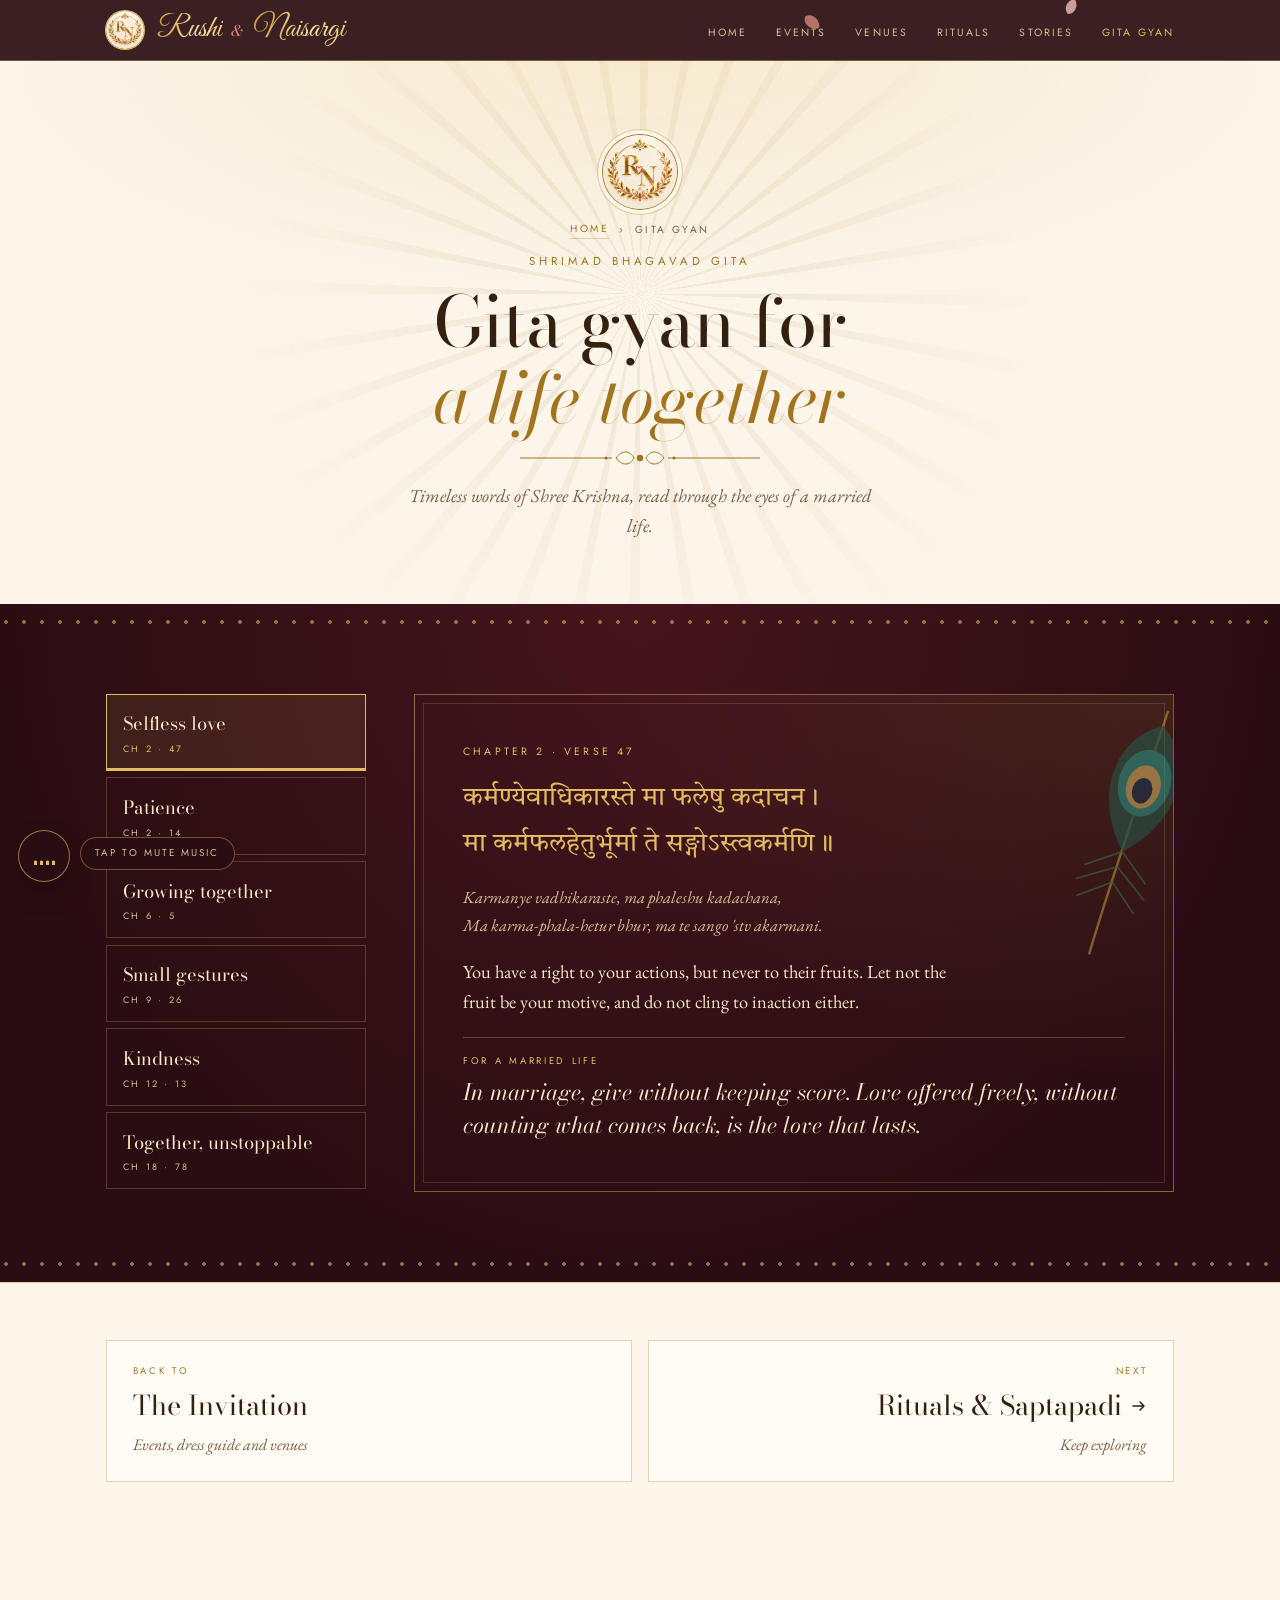
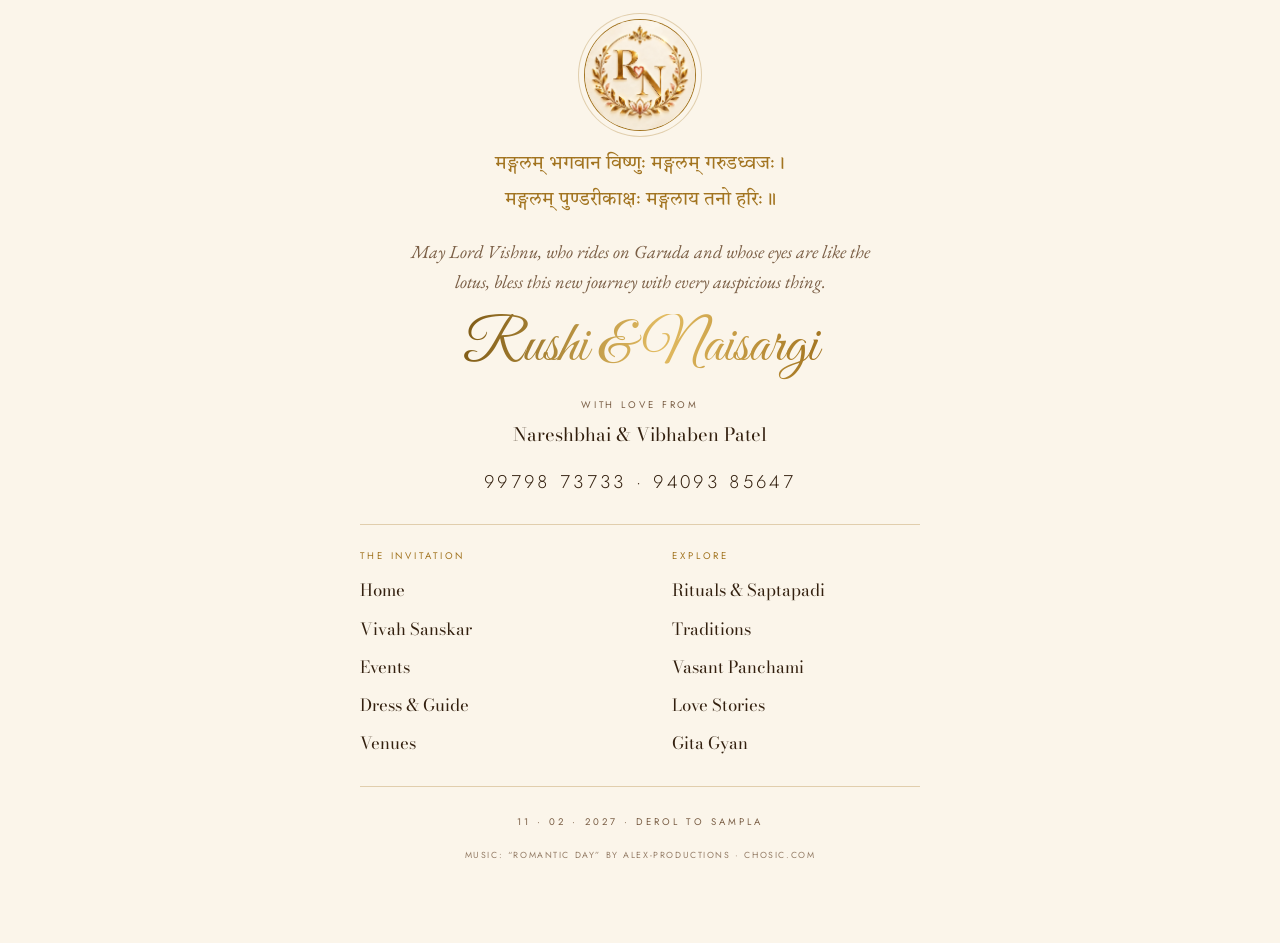
==== gita.html @ e026616d "Add files via upload" ====
<!doctype html>
<html lang="en">
<head>
<meta charset="utf-8">
<meta name="viewport" content="width=device-width,initial-scale=1,viewport-fit=cover">
<meta name="claude:viewport-fit-sides" content="cover">
<meta name="theme-color" content="#2A0D12">
<title>Gita Gyan · Rushi &amp; Naisargi</title>
<meta name="description" content="Bhagavad Gita wisdom for married life">
<link rel="icon" href="logo.webp">
<link rel="preconnect" href="https://fonts.googleapis.com">
<link rel="preconnect" href="https://fonts.gstatic.com" crossorigin>
<link rel="stylesheet" href="https://fonts.googleapis.com/css2?family=Great+Vibes&family=Bodoni+Moda:ital,opsz,wght@0,6..96,400;0,6..96,500;0,6..96,600;1,6..96,400;1,6..96,500&family=EB+Garamond:ital,wght@0,400;0,500;1,400&family=Jost:wght@300;400;500&family=Tiro+Devanagari+Sanskrit&display=swap">
<link rel="stylesheet" href="style.css">
</head>
<body>
<svg width="0" height="0" style="position:absolute" aria-hidden="true">
  <defs>
    <symbol id="flourish" viewBox="0 0 240 18"><g fill="none" stroke="currentColor" stroke-width="1"><path d="M0 9h92M148 9h92"/><path d="M96 9c6-8 14-8 18 0-4 8-12 8-18 0zM144 9c-6-8-14-8-18 0 4 8 12 8 18 0z"/></g><circle cx="120" cy="9" r="3.2" fill="currentColor"/><circle cx="86" cy="9" r="1.6" fill="currentColor"/><circle cx="154" cy="9" r="1.6" fill="currentColor"/></symbol>
    <symbol id="corner" viewBox="0 0 56 56"><g fill="none" stroke="currentColor" stroke-width="1.1"><path d="M4 52V14C4 8 8 4 14 4h38"/><path d="M10 52V20c0-6 4-10 10-10h32"/><path d="M18 18c6 0 10 4 10 10-6 0-10-4-10-10z"/></g><circle cx="16" cy="16" r="2" fill="currentColor"/></symbol>
    <symbol id="arrow" viewBox="0 0 16 16"><path d="M3 13 13 3M6 3h7v7" fill="none" stroke="currentColor" stroke-width="1.5"/></symbol>
    <symbol id="chev" viewBox="0 0 16 16"><path d="M6 3l5 5-5 5" fill="none" stroke="currentColor" stroke-width="1.6"/></symbol>
    <linearGradient id="gg" x1="0" y1="0" x2="0" y2="1"><stop offset="0" stop-color="#FFE7A6"/><stop offset=".5" stop-color="#E3BC62"/><stop offset="1" stop-color="#B8862B"/></linearGradient>
  </defs>
</svg>

<!-- ═════════════════ NAV ═════════════════ -->
<nav class="nav" aria-label="Main">
  <div class="wrap">
    <a class="brand" href="index.html#home" aria-label="Rushi and Naisargi, home"><img src="logo.webp" alt=""><span class="bt" aria-hidden="true"><span class="bn"><b style="padding: 1px 1px;">Rushi</b><i>&amp;</i><b style="padding: 3px 2px;">Naisargi</b></span>
      <!-- <span class="bd">Shubh Vivah · 11.02.2027</span> -->
    </span></a>
    <ul>
      <li><a class="lk" href="index.html#home">Home</a></li>
      <li><a class="lk" href="index.html#celebrations">Events</a></li>
      <li><a class="lk" href="index.html#venues">Venues</a></li>
      <li><a class="lk" href="rituals.html">Rituals</a></li>
      <li><a class="lk" href="stories.html">Stories</a></li>
      <li><a class="lk on" href="gita.html" aria-current="page">Gita Gyan</a></li>
    </ul>
    <button class="menu-btn" id="menuBtn" type="button" aria-expanded="false" aria-controls="mnav" aria-label="Open menu"><span></span><span></span></button>
  </div>
</nav>
<div class="mnav" id="mnav" hidden>
  <div class="mnav-in">
    <p class="label">॥ Shubh Vivah ॥</p>
    <div class="grp">
      <p class="gl">The Invitation</p>
      <ul>
        <li style="--d:1"><a href="index.html#home">Home</a></li>
        <li style="--d:2"><a href="index.html#invitation">Invitation</a></li>
        <li style="--d:3"><a href="index.html#vivah">Vivah Sanskar</a></li>
        <li style="--d:4"><a href="index.html#celebrations">Events</a></li>
        <li style="--d:5"><a href="index.html#guide">Dress &amp; Guide</a></li>
        <li style="--d:6"><a href="index.html#venues">Venues</a></li>
      </ul>
    </div>
    <div class="grp">
      <p class="gl">Explore</p>
      <ul>
        <li style="--d:7"><a href="rituals.html">Rituals &amp; Saptapadi</a></li>
        <li style="--d:8"><a href="stories.html">Love Stories</a></li>
        <li style="--d:9"><a class="on" aria-current="page" href="gita.html">Gita Gyan</a></li>
      </ul>
    </div>
    <p class="mnav-date">Thursday · 11 February 2027</p>
  </div>
</div>

<main data-page="gita.html">
<!-- ═════════ PAGE HERO ═════════ -->
<header class="page-hero" id="home">
  <div class="wrap narrow">
    <img class="ph-logo" src="logo.webp" alt="">
    <p class="crumb"><a href="index.html">Home</a><span aria-hidden="true">›</span><span>Gita Gyan</span></p>
    <p class="label">Shrimad Bhagavad Gita</p>
    <h1>Gita gyan for <em>a life together</em></h1>
    <svg class="flourish" aria-hidden="true"><use href="#flourish"/></svg>
    <p class="sub">Timeless words of Shree Krishna, read through the eyes of a married life.</p>
  </div>
</header>
<!-- ═════════ GITA GYAN ═════════ -->
<section class="velvet" id="gita">
  <div class="wrap">
    
    <div class="gita rv">
      <div class="gita-tabs" role="tablist" aria-label="Verses" id="gitaTabs"></div>
      <div class="gita-panel" role="tabpanel" id="gitaPanel" aria-live="polite">
        <svg class="feather" viewBox="0 0 60 140" aria-hidden="true"><path d="M30 138C29 90 30 50 30 10" stroke="#C99A3E" stroke-width="1.2" fill="none"/><path d="M30 18C10 30 6 60 30 84 54 60 50 30 30 18z" fill="#1E6F5C" opacity=".75"/><ellipse cx="30" cy="48" rx="13" ry="17" fill="#2A9D8F"/><ellipse cx="30" cy="50" rx="8.5" ry="11" fill="#E3BC62"/><ellipse cx="30" cy="52" rx="5" ry="6.5" fill="#1D3557"/><g stroke="#3E8E5E" stroke-width=".8" opacity=".8"><path d="M30 84 14 96M30 92 12 104M30 100 15 112M30 84 46 96M30 92 48 104M30 100 45 112"/></g></svg>
        <div class="anim" id="gitaBody"></div>
      </div>
    </div>
  </div>
</section>

<!-- ═════════ CONTINUE ═════════ -->
<section class="section page-next-wrap" aria-label="Continue">
  <div class="wrap page-next">
    <a class="pn" href="index.html"><span>Back to</span><b>The Invitation</b><small>Events, dress guide and venues</small></a>
    <a class="pn next" href="rituals.html"><span>Next</span><b>Rituals &amp; Saptapadi <svg class="ar" viewBox="0 0 16 16" aria-hidden="true"><path d="M2 8h11M9 4l4 4-4 4" fill="none" stroke="currentColor" stroke-width="1.5" stroke-linecap="round" stroke-linejoin="round"/></svg></b><small>Keep exploring</small></a>
  </div>
</section>
<!-- ═════════ FOOTER ═════════ -->
<footer class="foot">
  <div class="wrap inner">
    <img src="logo.webp" alt="R and N monogram">
    <p class="deva">मङ्गलम् भगवान विष्णुः मङ्गलम् गरुडध्वजः ।<br>मङ्गलम् पुण्डरीकाक्षः मङ्गलाय तनो हरिः ॥</p>
    <p class="roman">May Lord Vishnu, who rides on Garuda and whose eyes are like the lotus, bless this new journey with every auspicious thing.</p>
    <p class="sig gold-text">Rushi &amp; Naisargi</p>
    <p class="hosts"><span>With love from</span>Nareshbhai &amp; Vibhaben Patel</p>
    <p class="tel">99798 73733 · 94093 85647</p>
    <nav class="quick" aria-label="Quick links">
      <div><p class="qh">The Invitation</p><a href="index.html#home">Home</a><a href="index.html#vivah">Vivah Sanskar</a><a href="index.html#celebrations">Events</a><a href="index.html#guide">Dress &amp; Guide</a><a href="index.html#venues">Venues</a></div>
      <div><p class="qh">Explore</p><a href="rituals.html">Rituals &amp; Saptapadi</a><a href="rituals.html#traditions">Traditions</a><a href="rituals.html#vasant">Vasant Panchami</a><a href="stories.html">Love Stories</a><a href="gita.html">Gita Gyan</a></div>
    </nav>
    <small>11 · 02 · 2027 · Derol to Sampla</small>
    <small class="credit">Music: “Romantic Day” by Alex-Productions · chosic.com</small>
  </div>
</footer>
</main>

<button class="fab fab-music playing" id="musicFab" type="button" aria-pressed="true" aria-label="Mute music" title="Music on / off" hidden>
  <span class="eq" aria-hidden="true"><i></i><i></i><i></i><i></i></span>
  <svg class="off" viewBox="0 0 20 20" aria-hidden="true"><path d="M3 7.5h3.5L11 4v12l-4.5-3.5H3z" fill="currentColor"/><path d="M14 7.5l4 5M18 7.5l-4 5" stroke="currentColor" stroke-width="1.4" stroke-linecap="round"/></svg>
</button>
<span class="fab-tip" id="fabTip" aria-hidden="true">Tap to mute music</span>
<button class="fab fab-top" id="topFab" type="button" aria-label="Back to top">
  <svg class="prog" viewBox="0 0 60 60" aria-hidden="true"><circle id="topProg" cx="30" cy="30" r="26"/></svg>
  <svg class="arr" viewBox="0 0 18 18" aria-hidden="true"><path d="M9 15V3M3.5 8.5 9 3l5.5 5.5" fill="none" stroke="currentColor" stroke-width="1.6" stroke-linecap="round" stroke-linejoin="round"/></svg>
</button>
<canvas id="petals" aria-hidden="true"></canvas>
<script src="app.js"></script>
</body>
</html>
---- style.css ----
/* base rules the publishing skeleton gives the home page; repeated so every page matches */
html{-webkit-text-size-adjust:100%}
body{margin:0}
img{max-width:100%}
[hidden]{display:none!important}
:root{padding-top:env(safe-area-inset-top,0px);padding-bottom:env(safe-area-inset-bottom,0px)}
html.opened .intro{display:none}

/* Layout: an unfolding wedding scroll. Ivory paper for reading, maroon velvet for the sacred moments, gold leaf on every edge. */
:root{
  --paper:#FBF5EA; --paper-2:#F3E6CE; --card:#FFFCF5;
  --ink:#33200F; --muted:#7A5E45;
  --gold:#A27420; --gold-hi:#E3BC62; --gold-lo:#7A5612;
  --blush:#D9877A; --rose:#9C2F3F;
  --spring:#B98A0E; --spring-bg:#FAEFC9;
  --velvet:#2A0D12; --velvet-2:#45151D; --on-velvet:#F6E7C8; --on-velvet-muted:#D7BE93;
  --line:rgba(162,116,32,.30);
  --shadow:rgba(80,45,10,.16);
  --f-display:"Bodoni Moda","Didot","Bodoni 72",Georgia,serif;
  --f-body:"EB Garamond",Garamond,"Times New Roman",serif;
  --f-label:"Jost","Futura","Century Gothic",system-ui,sans-serif;
  --f-script:"Great Vibes","Snell Roundhand","Apple Chancery",cursive;
  --f-deva:"Tiro Devanagari Sanskrit","Noto Serif Devanagari","Mangal",serif;
}
@media (prefers-color-scheme: dark){
  :root:not([data-theme="light"]){
    --paper:#150A08; --paper-2:#1F100D; --card:#23130F;
    --ink:#F2E3C8; --muted:#C2A47E;
    --gold:#D8AA4C; --gold-hi:#F2CD7B; --gold-lo:#A57D2E;
    --blush:#E59C8D; --rose:#E07A8A;
    --spring:#EBC14A; --spring-bg:#241A07;
    --line:rgba(216,170,76,.26); --shadow:rgba(0,0,0,.5);
    color-scheme:dark;
  }
}
:root[data-theme="dark"]{
  --paper:#150A08; --paper-2:#1F100D; --card:#23130F;
  --ink:#F2E3C8; --muted:#C2A47E;
  --gold:#D8AA4C; --gold-hi:#F2CD7B; --gold-lo:#A57D2E;
  --blush:#E59C8D; --rose:#E07A8A;
  --spring:#EBC14A; --spring-bg:#241A07;
  --line:rgba(216,170,76,.26); --shadow:rgba(0,0,0,.5);
  color-scheme:dark;
}

*,*::before,*::after{box-sizing:border-box}
html{scroll-behavior:smooth;scroll-padding-top:72px}
body{background:var(--paper);color:var(--ink);font-family:var(--f-body);font-size:1.15rem;line-height:1.65;overflow-x:hidden}
body.locked{overflow:hidden}
body::before{content:"";position:fixed;inset:0 0 auto;height:env(safe-area-inset-top,0px);z-index:60;background:var(--velvet)}
h1,h2,h3{font-weight:400;margin:0;text-wrap:balance}
p{margin:0}
a{color:inherit}
button{font:inherit;color:inherit}
:focus-visible{outline:2px solid var(--gold-hi);outline-offset:3px;border-radius:4px}

.wrap{width:100%;max-width:1100px;margin-inline:auto;padding-left:max(16px,env(safe-area-inset-left,0px));padding-right:max(16px,env(safe-area-inset-right,0px))}
.narrow{max-width:780px}
.label{font-family:var(--f-label);font-weight:400;font-size:.72rem;letter-spacing:.34em;text-transform:uppercase;color:var(--gold)}
.sec-title{font-family:var(--f-display);font-size:clamp(2rem,5vw,3.2rem);line-height:1.12;letter-spacing:-.01em;color:var(--ink)}
.sec-title em{font-style:italic;color:var(--gold)}
.sec-head{display:grid;justify-items:center;gap:.7rem;text-align:center;margin-bottom:clamp(2.2rem,5vw,3.4rem)}
.sec-head .sub{max-width:56ch;color:var(--muted);font-style:italic}
.flourish{width:min(240px,60%);height:18px;color:var(--gold)}
.gold-text{
  background:linear-gradient(100deg,var(--gold-lo) 0%,var(--gold-hi) 28%,var(--gold) 50%,var(--gold-hi) 72%,var(--gold-lo) 100%);
  background-size:200% 100%;-webkit-background-clip:text;background-clip:text;color:transparent;
  animation:goldflow 8s linear infinite;padding:0 .12em}
@keyframes goldflow{to{background-position:-200% 0}}
.section{padding-block:clamp(4rem,9vw,6.5rem)}

/* ═════════ INTRO: shared ═════════ */
.intro{position:fixed;inset:0;z-index:100;overflow:hidden;color:var(--on-velvet);
  background:radial-gradient(ellipse 80% 60% at 50% 45%,var(--velvet-2),var(--velvet) 72%);transition:opacity 1.2s ease}
.intro.done{opacity:0;pointer-events:none}
.mandala{position:absolute;left:50%;top:50%;width:max(140vmax,900px);aspect-ratio:1;transform:translate(-50%,-50%);color:var(--gold-hi);opacity:.07;pointer-events:none;animation:rot 160s linear infinite}
@keyframes rot{to{transform:translate(-50%,-50%) rotate(360deg)}}
#dust{position:absolute;inset:0;width:100%;height:100%;pointer-events:none}
.stage{position:absolute;inset:0;display:grid;place-items:center;align-content:center;justify-items:center;text-align:center;
  padding:calc(24px + env(safe-area-inset-top,0px)) max(16px,env(safe-area-inset-right,0px)) calc(24px + env(safe-area-inset-bottom,0px)) max(16px,env(safe-area-inset-left,0px))}
.flash{position:absolute;inset:0;background:radial-gradient(circle at 50% 45%,#FFF6DD,rgba(255,226,150,.6) 40%,transparent 75%);opacity:0;pointer-events:none}
.flash.go{animation:flash 1.4s ease forwards}
@keyframes flash{30%{opacity:1}100%{opacity:0}}
.ctrl{position:absolute;z-index:5;font-family:var(--f-label);font-size:.66rem;letter-spacing:.24em;text-transform:uppercase;background:rgba(42,13,18,.5);color:var(--on-velvet-muted);border:1px solid rgba(227,188,98,.4);border-radius:999px;padding:.55rem 1rem;cursor:pointer;transition:color .3s,border-color .3s}
.ctrl:hover{color:var(--gold-hi);border-color:var(--gold-hi)}
.skip{top:calc(58px + env(safe-area-inset-top,0px));right:calc(16px + env(safe-area-inset-right,0px))}
.sound{bottom:calc(16px + env(safe-area-inset-bottom,0px));left:calc(16px + env(safe-area-inset-left,0px));display:inline-flex;align-items:center;gap:.5rem}
.sound svg{width:14px;height:14px}

/* ═════════ INTRO: stage 1, the envelope ═════════ */
.st-env{gap:clamp(1rem,3vh,1.8rem);transition:opacity 1s ease,transform 1.4s cubic-bezier(.6,0,.2,1),filter 1s}
.st-env.away{opacity:0;transform:scale(1.25);filter:blur(8px);pointer-events:none}
.kicker{font-family:var(--f-label);font-weight:300;font-size:.72rem;letter-spacing:.42em;text-transform:uppercase;color:var(--on-velvet-muted);opacity:0;animation:fadeup 1s .3s forwards}
.env{position:relative;width:min(86vw,460px,calc(52vh * 1.45));aspect-ratio:1.45;perspective:1400px;opacity:0;animation:envIn 1.4s .1s cubic-bezier(.2,.7,.2,1) forwards}
@keyframes envIn{from{opacity:0;transform:translateY(40px) rotateX(18deg)}to{opacity:1;transform:none}}
.env-back{position:absolute;inset:0;border-radius:6px;background:linear-gradient(160deg,#4A1620,#2E0E14);box-shadow:0 50px 90px -30px rgba(0,0,0,.8),0 0 0 1px rgba(227,188,98,.45)}
.env-card{position:absolute;left:6%;right:6%;top:7%;bottom:7%;z-index:1;background:#FFF9EC;color:#33200F;border-radius:3px;display:grid;place-items:center;align-content:center;gap:.2rem;text-align:center;
  box-shadow:inset 0 0 0 6px #FFF9EC,inset 0 0 0 7px #C9A04A;transition:transform 1.3s cubic-bezier(.3,.7,.2,1) .35s}
.env-card .a{font-family:var(--f-label);font-size:clamp(.5rem,1.6vw,.62rem);letter-spacing:.3em;text-transform:uppercase;color:#9C7A3C}
.env-card .b{font-family:var(--f-script);font-size:clamp(1.7rem,6vw,2.5rem);line-height:1.15;color:#8A6216}
.env-card .c{font-family:var(--f-display);font-size:clamp(.7rem,2vw,.85rem);letter-spacing:.2em;color:#5A4026}
.env-front{position:absolute;inset:0;z-index:2;border-radius:6px;overflow:hidden;
  clip-path:polygon(0 0,50% 56%,100% 0,100% 100%,0 100%);
  background:radial-gradient(ellipse at 50% 120%,#5C1D28,#3A1118 70%)}
.env-front svg,.env-flap svg{position:absolute;inset:0;width:100%;height:100%}
.env-flap{position:absolute;left:0;right:0;top:0;height:60%;z-index:3;transform-origin:50% 0;transition:transform 1.1s cubic-bezier(.5,0,.2,1),z-index 0s .45s;
  clip-path:polygon(0 0,100% 0,50% 100%);background:linear-gradient(180deg,#5E1C27,#40121A)}
.env.open .env-flap{transform:rotateX(180deg);z-index:0}
.env.open .env-card{transform:translateY(-46%)}
.seal{position:absolute;left:50%;top:60%;width:30%;aspect-ratio:1;z-index:4;transform:translate(-50%,-50%);border:0;padding:0;border-radius:50%;background:transparent;cursor:pointer;transition:transform .6s cubic-bezier(.5,0,.2,1),opacity .6s}
.seal:hover{transform:translate(-50%,-50%) scale(1.05)}
.env.open .seal{transform:translate(-50%,-50%) scale(1.5);opacity:0;pointer-events:none}
.seal .ring{position:absolute;inset:-9%;width:118%;height:118%;transform:rotate(-90deg);overflow:visible;pointer-events:none}
.seal .ring circle{fill:none;stroke:var(--gold-hi);stroke-width:1.6;stroke-dasharray:604;stroke-dashoffset:604;animation:draw 1.8s .9s cubic-bezier(.6,0,.3,1) forwards}
.seal-img{position:absolute;inset:0;border-radius:50%;overflow:hidden;clip-path:circle(0% at 50% 50%);filter:blur(10px) brightness(1.8);transform:scale(1.2) rotate(-12deg);
  animation:reveal 1.7s 1.5s cubic-bezier(.2,.7,.2,1) forwards;box-shadow:0 0 0 3px #C9A04A,0 10px 30px rgba(0,0,0,.6)}
.seal-img img{width:100%;height:100%;display:block;object-fit:cover}
.seal .sheen{position:absolute;inset:0;border-radius:50%;overflow:hidden;pointer-events:none}
.seal .sheen::after{content:"";position:absolute;inset:-20%;background:linear-gradient(115deg,transparent 35%,rgba(255,246,220,.8) 48%,#fff 50%,rgba(255,246,220,.8) 52%,transparent 65%);transform:translateX(-120%);animation:sheen 1.5s 3.1s ease-in-out forwards,sheen2 4s 6s ease-in-out infinite;mix-blend-mode:overlay}
@keyframes sheen2{0%{transform:translateX(-120%)}40%,100%{transform:translateX(120%)}}
.seal .pulse{position:absolute;inset:-6%;border-radius:50%;border:1px solid rgba(227,188,98,.7);opacity:0;animation:ripple 2.4s 4s ease-out infinite;pointer-events:none}
@keyframes ripple{from{transform:scale(1);opacity:.9}to{transform:scale(1.7);opacity:0}}
.env-names{font-family:var(--f-display);font-weight:400;font-size:clamp(1.1rem,3.6vw,1.6rem);letter-spacing:.24em;text-transform:uppercase;color:var(--on-velvet);opacity:0;animation:fadeup 1s 3.4s forwards}
.env-names i{font-style:italic;text-transform:none;letter-spacing:0;color:var(--gold-hi);padding:0 .4em 0 .15em}
.env-sub{font-style:italic;color:var(--on-velvet-muted);margin-top:-.6rem;opacity:0;animation:fadeup 1s 3.7s forwards}
.open-btn{font-family:var(--f-label);font-size:.74rem;letter-spacing:.3em;text-transform:uppercase;color:var(--velvet);border:0;padding:1rem 1.9rem;border-radius:999px;cursor:pointer;
  background:linear-gradient(100deg,#C99A3E,#F2D27E 25%,#C99A3E 50%,#F2D27E 75%,#C99A3E);background-size:200% 100%;box-shadow:0 10px 30px -8px rgba(227,188,98,.55);
  opacity:0;animation:fadeup 1s 4.1s forwards,goldflow 5s linear infinite;transition:transform .25s}
.open-btn:hover{transform:translateY(-2px)}

/* ═════════ INTRO: stage 2, darshan ═════════ */
.st-dar{gap:clamp(.6rem,2vh,1.2rem);opacity:0;pointer-events:none;transition:opacity .9s ease}
.st-dar.on{opacity:1;pointer-events:auto}
.toran{position:absolute;top:env(safe-area-inset-top,0px);left:0;right:0;height:46px;pointer-events:none;
  background:
    radial-gradient(circle at 16px 12px,#FFC24A 0 6px,#E9861B 7px 9px,transparent 9.5px) 0 0/32px 26px repeat-x,
    radial-gradient(ellipse 7px 13px at 16px 34px,#3E7A2E 0 99%,transparent) 16px 0/32px 46px repeat-x;
  filter:drop-shadow(0 4px 6px rgba(0,0,0,.4))}
.toran::after{content:"";position:absolute;left:0;right:0;top:0;height:3px;background:linear-gradient(90deg,var(--gold-lo),var(--gold-hi),var(--gold-lo))}
.arch-wrap{position:relative;width:min(66vw,300px,calc((100vh - 330px) * .76));aspect-ratio:3/4;margin-top:24px}
.rays{position:absolute;inset:-34%;border-radius:50%;background:repeating-conic-gradient(from 0deg,rgba(255,214,120,.22) 0 3deg,transparent 3deg 12deg);
  -webkit-mask:radial-gradient(circle,#000 30%,transparent 68%);mask:radial-gradient(circle,#000 30%,transparent 68%);animation:spin3 40s linear infinite}
@keyframes spin3{to{transform:rotate(360deg)}}
.arch-glow{position:absolute;inset:-14%;border-radius:50%;background:radial-gradient(circle,rgba(255,196,90,.35),transparent 65%);animation:breathe 4s ease-in-out infinite}
.arch{position:absolute;inset:0;border-radius:50% 50% 10px 10px / 38% 38% 10px 10px;overflow:hidden;
  background:radial-gradient(ellipse at 50% 40%,#FFE4A8,#E8A04A 45%,#7A2A1A 90%);
  box-shadow:0 0 0 2px var(--gold-hi),0 0 0 7px rgba(42,13,18,.9),0 0 0 8px rgba(227,188,98,.6),0 30px 70px -20px rgba(0,0,0,.8),0 0 70px rgba(255,190,90,.25)}
.god{position:absolute;inset:0;opacity:0;transform:scale(1.12);filter:blur(10px) brightness(1.5);transition:opacity 1s ease,transform 3.6s cubic-bezier(.2,.7,.2,1),filter 1.2s ease}
.god.on{opacity:1;transform:scale(1);filter:none}
.god img{width:100%;height:100%;display:block;object-fit:cover;object-position:50% 20%}
.god.contain img{object-fit:contain;object-position:50% 70%;padding:6% 4% 0}
.god.ganesh{background:radial-gradient(ellipse at 50% 40%,#4A1620,#22090E 80%);display:grid;place-items:center}
.god.ganesh svg{width:88%;height:auto}
.god.ganesh g path,.god.ganesh g circle{stroke-dasharray:420;stroke-dashoffset:420}
.god.ganesh.on g path,.god.ganesh.on g circle{animation:draw 2.6s .2s ease forwards}
.arch-wrap .diya{position:absolute;bottom:-6px;width:34px;height:40px}
.arch-wrap .diya.l{left:-48px}.arch-wrap .diya.r{right:-48px}
.diya .bowl{position:absolute;bottom:0;left:0;right:0;height:14px;background:linear-gradient(#F2CD7B,#A57D2E);border-radius:0 0 50% 50% / 0 0 100% 100%}
.diya .fl{position:absolute;bottom:12px;left:50%;width:12px;height:24px;transform:translateX(-50%);border-radius:50% 50% 20% 20% / 60% 60% 40% 40%;background:radial-gradient(ellipse at 50% 80%,#FFF8E0,#FFC75A 45%,#E2572B 75%,transparent 80%);animation:flick 1.1s ease-in-out infinite alternate;transform-origin:50% 100%}
.diya .fl::after{content:"";position:absolute;inset:-120%;border-radius:50%;background:radial-gradient(circle,rgba(255,180,80,.35),transparent 60%)}
.dar-text{display:grid;gap:.35rem;justify-items:center;min-height:9.5rem;align-content:start}
.dar-text > *{transition:opacity .6s ease,transform .8s cubic-bezier(.2,.7,.2,1)}
.dar-text.out > *:not(.dar-dots){opacity:0;transform:translateY(10px)}
.dar-deva{font-family:var(--f-deva);font-size:clamp(1rem,2.6vw,1.2rem);color:var(--on-velvet-muted)}
.dar-name{font-family:var(--f-display);font-style:italic;font-weight:500;font-size:clamp(2.1rem,7vw,3.4rem);line-height:1.1;
  background:linear-gradient(100deg,#C99A3E,#FFE7A6 40%,#E3BC62 60%,#FFE7A6);background-size:200% 100%;-webkit-background-clip:text;background-clip:text;color:transparent;animation:goldflow 4s linear infinite;padding:0 .1em}
.dar-line{font-style:italic;font-size:clamp(1rem,2.6vw,1.15rem);color:var(--on-velvet);max-width:34ch}
.dar-dots{display:flex;gap:.5rem;margin-top:.4rem}
.dar-dots i{width:26px;height:2px;background:rgba(227,188,98,.25);overflow:hidden;position:relative}
.dar-dots i.done{background:var(--gold-hi)}
.dar-dots i.now::after{content:"";position:absolute;inset:0;background:var(--gold-hi);transform-origin:left;animation:fill var(--dur,3.6s) linear forwards}
@keyframes fill{from{transform:scaleX(0)}to{transform:scaleX(1)}}
@media (max-width:440px){.arch-wrap .diya{display:none}}

@keyframes draw{to{stroke-dashoffset:0}}
@keyframes reveal{to{clip-path:circle(50% at 50% 50%);filter:none;transform:none}}
@keyframes sheen{to{transform:translateX(120%)}}
@keyframes fadeup{from{opacity:0;transform:translateY(12px)}to{opacity:1;transform:none}}
@keyframes breathe{50%{transform:scale(1.08);opacity:.7}}
@keyframes flick{0%{transform:translateX(-50%) scale(1,1) skewX(0)}50%{transform:translateX(-52%) scale(.95,1.06) skewX(3deg)}100%{transform:translateX(-48%) scale(1.04,.96) skewX(-3deg)}}

/* ═════════ NAV ═════════ */
.nav{position:sticky;top:env(safe-area-inset-top,0px);z-index:50;background:color-mix(in srgb,var(--velvet) 92%,transparent);backdrop-filter:blur(8px);-webkit-backdrop-filter:blur(8px);color:var(--on-velvet);border-bottom:1px solid rgba(227,188,98,.35)}
.nav .wrap{display:flex;align-items:center;justify-content:space-between;gap:1rem;min-height:60px}
.brand{display:flex;align-items:center;gap:.75rem;text-decoration:none;flex-shrink:0}
.brand img{width:38px;height:38px;border-radius:50%;box-shadow:0 0 0 1px var(--gold-hi)}
.brand .bt{display:grid;justify-items:start;gap:.1rem;white-space:nowrap}
.brand .bn{display:flex;align-items:baseline;gap:.28em;font-family:var(--f-script);font-size:1.85rem;line-height:1.05}
.brand .bn b{font-weight:400;background:linear-gradient(100deg,#C99A3E,#FFE7A6 35%,#E3BC62 55%,#FFE7A6 80%,#C99A3E);background-size:200% 100%;-webkit-background-clip:text;background-clip:text;color:transparent;animation:goldflow 7s linear infinite;padding:0 .12em .08em 0}
.brand .bn i{font-family:var(--f-display);font-style:italic;font-size:.5em;color:var(--blush)}
.brand .bd{font-family:var(--f-label);font-weight:300;font-size:.5rem;letter-spacing:.42em;text-transform:uppercase;color:var(--on-velvet-muted);padding-left:.15rem}
.nav ul{list-style:none;display:flex;gap:clamp(.8rem,2.4vw,1.8rem);margin:0;padding:0;overflow-x:auto;scrollbar-width:none}
.nav a.lk{font-family:var(--f-label);font-size:.66rem;letter-spacing:.2em;text-transform:uppercase;text-decoration:none;color:var(--on-velvet-muted);white-space:nowrap;padding:.4rem 0;border-bottom:1px solid transparent;transition:color .3s,border-color .3s}
.nav a.lk:hover{color:var(--gold-hi);border-color:var(--gold-hi)}
@media (max-width:900px){.brand .bt{display:none}}

/* ═════════ HERO ═════════ */
.hero{position:relative;padding-block:clamp(2.6rem,7vw,4.4rem) clamp(3.4rem,7vw,5rem);text-align:center;overflow:hidden;
  background:radial-gradient(ellipse 70% 50% at 50% 30%,color-mix(in srgb,var(--gold-hi) 16%,transparent),transparent 70%),var(--paper)}
.hero-kicker{font-family:var(--f-label);font-size:.72rem;letter-spacing:.42em;text-transform:uppercase;color:var(--muted)}
.hero-medal{position:relative;width:min(66vw,310px);aspect-ratio:1;margin:2.2rem auto 1.8rem;max-width:100%}
.hero-medal img{width:100%;height:100%;border-radius:50%;display:block;box-shadow:0 0 0 2px var(--gold),0 0 0 9px var(--paper),0 0 0 10px var(--line),0 30px 60px -20px var(--shadow)}
.hero-medal svg{position:absolute;inset:-9%;width:118%;height:118%;color:var(--gold);animation:spin2 90s linear infinite}
@keyframes spin2{to{transform:rotate(360deg)}}
.lead{font-style:italic;color:var(--muted);font-size:1.2rem}
.couple-names{font-family:var(--f-script);font-size:clamp(3.8rem,13vw,7.6rem);line-height:1.15;margin:.3rem 0 0;display:flex;flex-wrap:wrap;justify-content:center;align-items:baseline;column-gap:.18em}
.couple-names .amp{font-family:var(--f-display);font-style:italic;font-size:.4em;color:var(--blush)}
.parents{display:grid;grid-template-columns:1fr auto 1fr;gap:1rem 2rem;align-items:center;max-width:760px;margin:1.2rem auto 0}
.parents .p{display:grid;gap:.2rem}
.parents .p:first-child{text-align:right}.parents .p:last-child{text-align:left}
.parents .k{font-family:var(--f-label);font-size:.62rem;letter-spacing:.3em;text-transform:uppercase;color:var(--muted)}
.parents .v{font-family:var(--f-display);font-size:clamp(1.05rem,2.4vw,1.3rem);line-height:1.35}
.parents .v i{color:var(--gold)}
.parents .bar{width:1px;height:64px;background:linear-gradient(transparent,var(--gold),transparent)}
@media (max-width:620px){.parents{grid-template-columns:1fr}.parents .p:first-child,.parents .p:last-child{text-align:center}.parents .bar{width:64px;height:1px;justify-self:center;background:linear-gradient(90deg,transparent,var(--gold),transparent)}}
.date-line{display:flex;align-items:center;justify-content:center;gap:1rem;font-family:var(--f-label);letter-spacing:.3em;text-transform:uppercase;font-size:.8rem;margin-top:2rem;flex-wrap:wrap}
.date-line i{width:46px;height:1px;background:var(--gold);display:block}
.hero-sub{margin-top:.4rem;color:var(--muted);font-style:italic}
.countdown{display:flex;justify-content:center;gap:clamp(.5rem,2.5vw,1.2rem);margin-top:2.2rem}
.cd{min-width:clamp(64px,18vw,84px);padding:.8rem .5rem .7rem;border:1px solid var(--line);border-radius:999px 999px 14px 14px;background:var(--card);display:grid;gap:.15rem}
.cd b{font-family:var(--f-display);font-weight:400;font-size:clamp(1.6rem,5vw,2.3rem);font-variant-numeric:lining-nums tabular-nums;color:var(--gold);line-height:1.1}
.cd span{font-family:var(--f-label);font-size:.56rem;letter-spacing:.24em;text-transform:uppercase;color:var(--muted)}
.cd-label{margin-top:.9rem;font-style:italic;color:var(--muted)}

/* ═════════ VELVET BANDS ═════════ */
.velvet{background:radial-gradient(ellipse at 50% 0%,var(--velvet-2),var(--velvet) 70%);color:var(--on-velvet);padding-block:clamp(3.6rem,8vw,5.6rem);position:relative;overflow:hidden}
.velvet::before,.velvet::after{content:"";position:absolute;left:0;right:0;height:12px;background:radial-gradient(circle at 6px 6px,var(--gold-hi) 1.6px,transparent 2.2px) 0 0/18px 12px;opacity:.55}
.velvet::before{top:12px}.velvet::after{bottom:12px}
.velvet .label{color:var(--gold-hi)}
.velvet .sec-title{color:var(--on-velvet)}
.velvet .sec-title em{color:var(--gold-hi)}
.shloka{text-align:center;display:grid;gap:1.2rem;justify-items:center}
.deva{font-family:var(--f-deva);font-size:clamp(1.25rem,3.4vw,1.8rem);line-height:1.85;color:var(--gold-hi)}
.roman{font-style:italic;color:var(--on-velvet-muted)}
.meaning{max-width:58ch;font-size:1.18rem}

/* ═════════ VIVAH ═════════ */
.union{display:grid;grid-template-columns:1fr 1fr;gap:clamp(2rem,6vw,5rem);align-items:center}
.union .txt{display:grid;gap:1.1rem;min-width:0}
.union .txt p:first-of-type::first-letter{font-family:var(--f-display);float:left;font-size:4.2rem;line-height:.85;padding:.3rem .6rem 0 0;color:var(--gold)}
.vow{position:relative;padding:clamp(2rem,5vw,3rem) clamp(1.4rem,4vw,2.6rem);text-align:center;background:var(--card);border:1px solid var(--gold);outline:1px solid var(--line);outline-offset:-10px;display:grid;gap:1rem;min-width:0;margin:0}
.vow .deva{color:var(--rose);font-size:clamp(1.15rem,2.6vw,1.45rem)}
.vow .roman{color:var(--muted)}
.vow .q{font-family:var(--f-display);font-style:italic;font-size:clamp(1.25rem,2.8vw,1.6rem);line-height:1.4}
.corner{position:absolute;width:48px;height:48px;color:var(--gold)}
.c1{top:5px;left:5px}.c2{top:5px;right:5px;transform:scaleX(-1)}.c3{bottom:5px;left:5px;transform:scaleY(-1)}.c4{bottom:5px;right:5px;transform:scale(-1)}
.pillars{display:grid;grid-template-columns:repeat(4,1fr);gap:1px;margin-top:clamp(2.6rem,6vw,4rem);background:var(--line);border:1px solid var(--line)}
.pillar{background:var(--paper);padding:1.6rem 1.2rem;display:grid;gap:.4rem;text-align:center}
.pillar .n{font-family:var(--f-display);font-style:italic;font-size:1.7rem;color:var(--gold)}
.pillar .k{font-family:var(--f-label);font-size:.62rem;letter-spacing:.28em;text-transform:uppercase;color:var(--muted)}
.pillar p:last-child{font-size:1.02rem}
@media (max-width:820px){.union{grid-template-columns:1fr}.pillars{grid-template-columns:1fr 1fr}}

/* ═════════ SAPTAPADI ═════════ */
.sapta{display:grid;grid-template-columns:minmax(0,1fr) minmax(0,1fr);gap:clamp(2rem,6vw,4.5rem);align-items:center}
.wheel{position:relative;width:min(100%,420px);aspect-ratio:1;justify-self:center}
.wheel .orbit{position:absolute;inset:11%;border-radius:50%;border:1px dashed rgba(227,188,98,.45)}
.wheel .orbit.o2{inset:24%;border-style:solid;border-color:rgba(227,188,98,.18)}
.agni{position:absolute;left:50%;top:50%;width:26%;aspect-ratio:1;transform:translate(-50%,-50%);display:grid;place-items:center}
.agni .glow{position:absolute;inset:-40%;border-radius:50%;background:radial-gradient(circle,rgba(255,170,60,.45),rgba(255,120,40,.12) 45%,transparent 70%);animation:breathe 3s ease-in-out infinite}
.flame{position:absolute;bottom:38%;left:50%;width:46%;height:80%;transform:translateX(-50%)}
.flame span{position:absolute;left:50%;bottom:0;border-radius:50% 50% 20% 20% / 60% 60% 40% 40%;transform:translateX(-50%);transform-origin:50% 100%;animation:flick 1.4s ease-in-out infinite alternate}
.flame .f1{width:100%;height:100%;background:radial-gradient(ellipse at 50% 85%,#FFB347,#E2572B 60%,transparent 72%);filter:blur(1px)}
.flame .f2{width:62%;height:70%;background:radial-gradient(ellipse at 50% 85%,#FFF1B8,#FFC75A 55%,transparent 72%);animation-duration:1.1s}
.flame .f3{width:30%;height:40%;background:#FFF8E0;filter:blur(1.5px);animation-duration:.9s}
.kund{position:absolute;bottom:14%;left:50%;width:92%;height:26%;transform:translateX(-50%);background:linear-gradient(var(--gold-hi),var(--gold-lo));clip-path:polygon(0 0,100% 0,82% 100%,18% 100%)}
.step{position:absolute;width:15%;aspect-ratio:1;transform:translate(-50%,-50%);border-radius:50%;border:1px solid rgba(227,188,98,.6);background:var(--velvet);color:var(--gold-hi);font-family:var(--f-display);font-size:clamp(1rem,2.6vw,1.35rem);cursor:pointer;display:grid;place-items:center;transition:background .4s,color .4s,box-shadow .4s,transform .4s}
.step:hover{box-shadow:0 0 0 4px rgba(227,188,98,.15)}
.step.on{background:var(--gold-hi);color:var(--velvet);box-shadow:0 0 0 6px rgba(227,188,98,.18),0 0 30px rgba(227,188,98,.5);transform:translate(-50%,-50%) scale(1.12)}
.step-detail{display:grid;gap:1rem;min-width:0}
.step-detail .num{font-family:var(--f-label);font-size:.7rem;letter-spacing:.34em;text-transform:uppercase;color:var(--gold-hi)}
.step-detail h3{font-family:var(--f-display);font-size:clamp(2rem,4.6vw,3rem);line-height:1.1}
.step-detail h3 em{color:var(--gold-hi)}
.step-detail .deva{font-size:clamp(1.3rem,3vw,1.7rem);line-height:1.4}
.step-detail p.m{font-size:1.2rem;max-width:44ch}
.step-detail .anim{animation:fadeup .7s ease both}
.dots{display:flex;gap:.45rem}
.dots i{width:22px;height:2px;background:rgba(227,188,98,.25);transition:background .4s}
.dots i.on{background:var(--gold-hi)}
@media (max-width:820px){.sapta{grid-template-columns:1fr;text-align:center}.step-detail{justify-items:center}.step-detail p.m{margin-inline:auto}}

/* ═════════ RITUAL JOURNEY ═════════ */
.rail-head{display:flex;justify-content:space-between;align-items:end;gap:1rem;margin-bottom:1.4rem;flex-wrap:wrap}
.rail-btns{display:flex;gap:.5rem}
.rail-btns button{width:44px;height:44px;border-radius:50%;border:1px solid var(--gold);background:var(--card);color:var(--gold);cursor:pointer;display:grid;place-items:center;transition:background .3s,color .3s}
.rail-btns button:hover{background:var(--gold);color:var(--card)}
.rail-btns svg{width:16px;height:16px}
.rail{display:grid;grid-auto-flow:column;grid-auto-columns:minmax(250px,290px);gap:1.1rem;overflow-x:auto;padding:4px 0 1.2rem;scrollbar-width:thin;scrollbar-color:var(--gold) transparent}
.rit{scroll-snap-align:start;position:relative;background:var(--card);border:1px solid var(--line);padding:1.5rem 1.4rem 1.6rem;display:grid;gap:.5rem;align-content:start;transition:border-color .3s}
.rit:hover{border-color:var(--gold)}
.rit::before{content:"";position:absolute;top:2.4rem;left:4.6rem;right:1.4rem;border-top:1px dashed var(--gold);opacity:.6}
.rit .no{font-family:var(--f-display);font-style:italic;font-size:2.4rem;line-height:1;color:var(--gold);font-variant-numeric:lining-nums}
.rit .when{font-family:var(--f-label);font-size:.58rem;letter-spacing:.24em;text-transform:uppercase;color:var(--rose)}
.rit h3{font-family:var(--f-display);font-size:1.4rem;line-height:1.2}
.rit p{color:var(--muted);font-size:1.05rem}

/* ═════════ EVENTS ═════════ */
.days{display:grid;gap:clamp(2.4rem,5vw,3.6rem)}
.day{display:grid;grid-template-columns:160px 1fr;gap:clamp(1rem,4vw,2.8rem);align-items:start}
.day-date{position:sticky;top:84px;display:grid;justify-items:start;gap:.1rem;border-top:2px solid var(--gold);padding-top:.9rem}
.day-date .dn{font-family:var(--f-display);font-size:4rem;line-height:.95;color:var(--gold);font-variant-numeric:lining-nums}
.day-date .mo{font-family:var(--f-label);letter-spacing:.28em;font-size:.7rem;text-transform:uppercase}
.day-date .wd{font-style:italic;color:var(--muted)}
.day-date .tag{margin-top:.6rem;font-family:var(--f-label);font-size:.58rem;letter-spacing:.22em;text-transform:uppercase;color:var(--rose);border:1px solid currentColor;border-radius:999px;padding:.28rem .7rem}
.evs{display:grid;gap:1rem;min-width:0}
.ev{display:grid;grid-template-columns:56px 1fr auto;gap:1.2rem;align-items:start;padding:1.4rem;background:var(--card);border:1px solid var(--line);border-radius:3px;transition:transform .35s ease,box-shadow .35s ease,border-color .35s}
.ev:hover{transform:translateY(-3px);box-shadow:0 18px 40px -24px var(--shadow);border-color:var(--gold)}
.ev .ic{width:56px;height:56px;border-radius:50%;display:grid;place-items:center;background:color-mix(in srgb,var(--gold-hi) 16%,transparent);color:var(--gold)}
.ev .ic svg{width:30px;height:30px}
.ev h3{font-family:var(--f-display);font-size:1.4rem;line-height:1.25}
.ev p{color:var(--muted);margin-top:.3rem}
.ev .where{display:inline-block;margin-top:.6rem;font-family:var(--f-label);font-size:.6rem;letter-spacing:.22em;text-transform:uppercase;color:var(--gold)}
.ev .time{font-family:var(--f-display);font-size:1.15rem;text-align:right;white-space:nowrap;font-variant-numeric:lining-nums}
.ev .time small{display:block;font-family:var(--f-label);font-size:.56rem;letter-spacing:.24em;text-transform:uppercase;color:var(--muted)}
.ev.feature{background:linear-gradient(135deg,var(--velvet-2),var(--velvet));color:var(--on-velvet);border-color:var(--gold-hi)}
.ev.feature p,.ev.feature .time small{color:var(--on-velvet-muted)}
.ev.feature .time,.ev.feature .where{color:var(--gold-hi)}
.ev.feature .ic{background:rgba(227,188,98,.16);color:var(--gold-hi)}
@media (max-width:760px){
  .day{grid-template-columns:1fr}
  .day-date{position:static;grid-template-columns:auto auto 1fr;align-items:baseline;column-gap:.7rem}
  .day-date .dn{font-size:2.8rem}.day-date .tag{grid-column:1/-1;justify-self:start}
  .ev{grid-template-columns:46px 1fr;padding:1.15rem}
  .ev .ic{width:46px;height:46px}.ev .ic svg{width:24px;height:24px}
  .ev .time{grid-column:2;grid-row:1;text-align:left}
  .ev .body{grid-column:2}
}

/* ═════════ VASANT PANCHAMI ═════════ */
.spring{background:radial-gradient(ellipse at 85% 10%,color-mix(in srgb,var(--spring) 22%,transparent),transparent 55%),var(--spring-bg);position:relative;overflow:hidden}
.spring::before{content:"";position:absolute;inset:0;pointer-events:none;opacity:.45;
  background:radial-gradient(circle,var(--spring) 0 2.2px,transparent 2.8px) 0 0/34px 34px,radial-gradient(circle,var(--spring) 0 1.4px,transparent 2px) 17px 17px/34px 34px;
  -webkit-mask:linear-gradient(90deg,transparent 45%,#000);mask:linear-gradient(90deg,transparent 45%,#000)}
.spring .grid{position:relative;display:grid;grid-template-columns:1.05fr 1fr;gap:clamp(2rem,6vw,5rem);align-items:center}
.spring .label{color:var(--spring)}
.spring .sec-title em{color:var(--spring)}
.spring .left{display:grid;gap:1.2rem;min-width:0}
.spring .left .deva{color:var(--rose);font-size:clamp(1.15rem,2.8vw,1.45rem)}
.spring .left .roman{color:var(--muted)}
.spring ul{list-style:none;margin:0;padding:0;display:grid;gap:1px;background:color-mix(in srgb,var(--spring) 35%,transparent);border:1px solid color-mix(in srgb,var(--spring) 35%,transparent);min-width:0}
.spring li{background:var(--spring-bg);padding:1.3rem 1.4rem;display:grid;grid-template-columns:42px 1fr;gap:1rem;align-items:start}
.spring li svg{width:42px;height:42px;color:var(--spring)}
.spring li h3{font-family:var(--f-display);font-size:1.3rem}
.spring li p{color:var(--muted);font-size:1.05rem}
@media (max-width:820px){.spring .grid{grid-template-columns:1fr}}

/* ═════════ VENUES ═════════ */
.route{position:relative;max-width:900px;margin:0 auto clamp(2.4rem,5vw,3.4rem);border:1px solid var(--line);background:var(--card);overflow:hidden}
.route svg{display:block;width:100%;height:auto}
.route .path{fill:none;stroke:var(--gold);stroke-width:2;stroke-dasharray:6 7;stroke-linecap:round;animation:march 1.4s linear infinite}
@keyframes march{to{stroke-dashoffset:-26}}
.route .contour{fill:none;stroke:var(--line);stroke-width:1}
.route .t-big{font-family:var(--f-display);font-size:26px;fill:var(--ink)}
.route .t-sm{font-family:var(--f-label);font-size:10px;letter-spacing:3px;fill:var(--muted);text-transform:uppercase}
.route .pin{fill:var(--rose)}
.route .pin-ring{fill:none;stroke:var(--rose);stroke-width:1.5;transform-box:fill-box;transform-origin:center;animation:ping 2.4s ease-out infinite}
@keyframes ping{from{transform:scale(.6);opacity:1}to{transform:scale(2.4);opacity:0}}
.route .traveller{fill:var(--gold-hi);stroke:var(--gold-lo);stroke-width:1.5}
.venues{display:grid;grid-template-columns:1fr 1fr;gap:clamp(1.2rem,4vw,2.4rem)}
.venue{display:grid;grid-template-columns:1fr auto;gap:1.4rem;align-items:center;padding:clamp(1.4rem,4vw,2.2rem);background:var(--card);border:1px solid var(--line);position:relative;min-width:0}
.venue::before{content:"";position:absolute;inset:8px;border:1px solid var(--line);pointer-events:none}
.venue .info{display:grid;gap:.5rem;min-width:0}
.venue h3{font-family:var(--f-display);font-size:clamp(2rem,4.4vw,2.6rem);line-height:1}
.venue .role{font-family:var(--f-label);font-size:.62rem;letter-spacing:.28em;text-transform:uppercase;color:var(--gold)}
.venue .what{color:var(--muted);font-style:italic}
.venue .go{justify-self:start;margin-top:.5rem;display:inline-flex;align-items:center;gap:.5rem;font-family:var(--f-label);font-size:.66rem;letter-spacing:.22em;text-transform:uppercase;text-decoration:none;background:var(--velvet);color:var(--gold-hi);padding:.8rem 1.2rem;border-radius:999px;transition:transform .25s,box-shadow .25s;position:relative}
.venue .go:hover{transform:translateY(-2px);box-shadow:0 10px 24px -10px var(--shadow)}
.venue .go svg{width:14px;height:14px}
.venue .map{grid-column:1/-1;position:relative}
.venue .map iframe{display:block;width:100%;height:260px;border:0}
.qr{display:grid;gap:.4rem;justify-items:center;position:relative}
.qr .box{width:132px;padding:8px;background:#FFFFFF;border:1px solid var(--gold);border-radius:6px}
.qr .box svg{display:block;width:100%;height:auto}
.qr small{font-family:var(--f-label);font-size:.56rem;letter-spacing:.2em;text-transform:uppercase;color:var(--muted)}
@media (max-width:860px){.venues{grid-template-columns:1fr}}
@media (max-width:440px){.venue{grid-template-columns:1fr;text-align:center}.venue .info{justify-items:center}.venue .go{justify-self:center}}

/* ═════════ BLESSING + FOOTER ═════════ */
.blessing .q{font-family:var(--f-display);font-style:italic;font-size:clamp(1.4rem,3.4vw,2rem);line-height:1.45;max-width:36ch}
.foot{text-align:center;padding-block:clamp(3.4rem,7vw,5rem)}
.foot .inner{display:grid;gap:1.1rem;justify-items:center}
.foot img{width:110px;height:110px;border-radius:50%;box-shadow:0 0 0 1px var(--gold),0 0 0 6px var(--paper),0 0 0 7px var(--line)}
.foot .deva{color:var(--gold);font-size:1.2rem}
.foot .roman{color:var(--muted);max-width:52ch}
.foot .sig{font-family:var(--f-script);font-size:clamp(2.8rem,7vw,3.6rem);line-height:1.15}
.foot .hosts{font-family:var(--f-display);font-size:1.15rem}
.foot .hosts span{display:block;font-family:var(--f-label);font-size:.6rem;letter-spacing:.3em;text-transform:uppercase;color:var(--muted);margin-bottom:.3rem}
.foot .tel{font-family:var(--f-label);font-weight:300;letter-spacing:.18em;font-variant-numeric:tabular-nums;user-select:all}
.foot small{font-family:var(--f-label);font-size:.6rem;letter-spacing:.32em;text-transform:uppercase;color:var(--muted)}


/* ═════════ NOTE FROM THE COUPLE ═════════ */
.note{max-width:740px;margin-inline:auto;text-align:center;display:grid;gap:1.3rem;justify-items:center}
.note .qm{font-family:var(--f-display);font-size:5.5rem;line-height:1;height:2.6rem;color:var(--gold);opacity:.8}
.note .body{font-family:var(--f-display);font-style:italic;font-size:clamp(1.3rem,3vw,1.75rem);line-height:1.55}
.note .body2{color:var(--muted);max-width:56ch}
.note .sig{font-family:var(--f-script);font-size:clamp(2.6rem,6vw,3.2rem);line-height:1.1;color:var(--gold)}

/* ═════════ NUMBERS ═════════ */
.numbers{padding-block:clamp(3rem,6vw,4.2rem)}
.nums{display:grid;grid-template-columns:repeat(6,1fr);gap:1px;background:rgba(227,188,98,.28);border:1px solid rgba(227,188,98,.28);margin-top:1.8rem}
.num{background:var(--velvet);padding:1.7rem .8rem 1.5rem;text-align:center;display:grid;gap:.5rem;align-content:start}
.num b{font-family:var(--f-display);font-weight:400;font-size:clamp(2.6rem,6vw,3.8rem);line-height:1;color:var(--gold-hi);font-variant-numeric:lining-nums tabular-nums}
.num span{font-family:var(--f-label);font-size:.6rem;letter-spacing:.22em;text-transform:uppercase;color:var(--on-velvet-muted)}
@media (max-width:900px){.nums{grid-template-columns:repeat(3,1fr)}}
@media (max-width:480px){.nums{grid-template-columns:repeat(2,1fr)}}

/* ═════════ TRADITIONS ═════════ */
.trad{display:grid;grid-template-columns:repeat(3,1fr);gap:1.1rem}
.tr{border:1px solid rgba(227,188,98,.35);padding:1.7rem 1.5rem;display:grid;gap:.55rem;align-content:start;background:rgba(255,255,255,.02);transition:border-color .3s,background .3s,transform .3s}
.tr:hover{border-color:var(--gold-hi);background:rgba(227,188,98,.06);transform:translateY(-3px)}
.tr svg{width:36px;height:36px;color:var(--gold-hi);margin-bottom:.3rem}
.tr .g{font-family:var(--f-label);font-size:.58rem;letter-spacing:.26em;text-transform:uppercase;color:var(--gold-hi)}
.tr h3{font-family:var(--f-display);font-size:1.5rem;color:var(--on-velvet)}
.tr p{color:var(--on-velvet-muted);font-size:1.06rem}
@media (max-width:900px){.trad{grid-template-columns:1fr 1fr}}
@media (max-width:560px){.trad{grid-template-columns:1fr}}

/* ═════════ GUEST GUIDE ═════════ */
.guide{display:grid;grid-template-columns:1.35fr 1fr;gap:clamp(1.8rem,5vw,3.4rem);align-items:start}
.guide h3.col{font-family:var(--f-label);font-weight:400;font-size:.7rem;letter-spacing:.3em;text-transform:uppercase;color:var(--gold);margin-bottom:.6rem}
.dress{border-top:1px solid var(--gold);min-width:0}
.dr{display:grid;grid-template-columns:1fr auto;gap:1rem;align-items:center;padding:1.15rem 0;border-bottom:1px solid var(--line)}
.dr h4{margin:0;font-family:var(--f-display);font-weight:400;font-size:1.3rem}
.dr p{color:var(--muted);font-size:1.03rem}
.sw{display:flex;padding-left:8px}
.sw i{width:28px;height:28px;border-radius:50%;border:2px solid var(--paper);margin-left:-9px;box-shadow:0 0 0 1px var(--line)}
.guide .note-s{margin-top:.9rem;color:var(--muted);font-style:italic;font-size:1rem}
.tips{display:grid;gap:1rem;min-width:0}
.tip{background:var(--card);border:1px solid var(--line);padding:1.3rem 1.4rem;display:grid;grid-template-columns:40px 1fr;gap:1rem;align-items:start}
.tip svg{width:40px;height:40px;color:var(--gold)}
.tip h4{margin:0 0 .2rem;font-family:var(--f-display);font-weight:400;font-size:1.25rem}
.tip p{color:var(--muted);font-size:1.03rem}
@media (max-width:820px){.guide{grid-template-columns:1fr}}


/* ═════════ STORIES ═════════ */
.stories{display:grid;grid-template-columns:1fr 1fr;gap:clamp(1.1rem,3vw,1.8rem)}
.story{position:relative;background:var(--card);border:1px solid var(--line);padding:clamp(1.6rem,4vw,2.4rem);display:grid;gap:.75rem;align-content:start;min-width:0}
.story::after{content:"";position:absolute;inset:7px;border:1px solid var(--line);pointer-events:none}
.story .top{display:flex;align-items:center;gap:1rem}
.story .em{flex:none;width:58px;height:58px;border-radius:50%;display:grid;place-items:center;background:color-mix(in srgb,var(--gold-hi) 16%,transparent);color:var(--gold)}
.story .em svg{width:32px;height:32px}
.story .who{font-family:var(--f-script);font-size:clamp(2.2rem,5vw,2.8rem);line-height:1.1;color:var(--gold)}
.story .tag{font-family:var(--f-label);font-size:.6rem;letter-spacing:.26em;text-transform:uppercase;color:var(--rose)}
.story h3{font-family:var(--f-display);font-style:italic;font-size:1.45rem;line-height:1.3}
.story p{color:var(--muted)}
.story details{border-top:1px dashed var(--line);padding-top:.7rem;position:relative;z-index:1}
.story summary{cursor:pointer;list-style:none;font-family:var(--f-label);font-size:.66rem;letter-spacing:.24em;text-transform:uppercase;color:var(--gold);display:inline-flex;align-items:center;gap:.5rem}
.story summary::-webkit-details-marker{display:none}
.story summary::after{content:"+";font-size:1.1rem;letter-spacing:0;transition:transform .3s}
.story details[open] summary::after{transform:rotate(45deg)}
.story details p{margin-top:.7rem;color:var(--ink)}
.story .lesson{font-family:var(--f-display);font-style:italic;color:var(--ink);border-left:2px solid var(--gold);padding-left:.9rem}
@media (max-width:820px){.stories{grid-template-columns:1fr}}

/* ═════════ GITA GYAN ═════════ */
.gita{display:grid;grid-template-columns:260px 1fr;gap:clamp(1.4rem,4vw,3rem);align-items:start}
.gita-tabs{display:grid;gap:.4rem;min-width:0}
.gita-tabs button{text-align:left;background:transparent;border:1px solid rgba(227,188,98,.25);color:var(--on-velvet-muted);padding:.85rem 1rem;cursor:pointer;display:grid;gap:.15rem;transition:background .3s,border-color .3s,color .3s;position:relative;overflow:hidden}
.gita-tabs button b{font-family:var(--f-display);font-weight:400;font-size:1.15rem;color:var(--on-velvet)}
.gita-tabs button span{font-family:var(--f-label);font-size:.58rem;letter-spacing:.24em;text-transform:uppercase}
.gita-tabs button:hover{border-color:rgba(227,188,98,.6)}
.gita-tabs button[aria-selected="true"]{background:rgba(227,188,98,.1);border-color:var(--gold-hi);color:var(--gold-hi)}
.gita-tabs button .bar{position:absolute;left:0;bottom:0;height:2px;width:100%;background:var(--gold-hi);transform:scaleX(0);transform-origin:left}
.gita-tabs button[aria-selected="true"] .bar.run{animation:fill var(--gd,10s) linear forwards}
.gita-panel{position:relative;border:1px solid rgba(227,188,98,.45);outline:1px solid rgba(227,188,98,.18);outline-offset:-10px;padding:clamp(1.8rem,5vw,3rem);display:grid;gap:1rem;min-width:0;overflow:hidden;background:radial-gradient(ellipse at 100% 0%,rgba(227,188,98,.1),transparent 55%)}
.gita-panel .feather{position:absolute;right:-18px;top:-10px;width:120px;opacity:.55;pointer-events:none;transform:rotate(18deg)}
.gita-panel .ref{font-family:var(--f-label);font-size:.66rem;letter-spacing:.3em;text-transform:uppercase;color:var(--gold-hi)}
.gita-panel .deva{font-size:clamp(1.2rem,3vw,1.6rem);line-height:1.8;max-width:30ch}
.gita-panel .roman{font-size:1.05rem}
.gita-panel .mean{font-size:1.15rem;max-width:56ch}
.gita-panel .les{display:grid;gap:.35rem;border-top:1px solid rgba(227,188,98,.3);padding-top:1rem;margin-top:.3rem}
.gita-panel .les span{font-family:var(--f-label);font-size:.6rem;letter-spacing:.28em;text-transform:uppercase;color:var(--gold-hi)}
.gita-panel .les p{font-family:var(--f-display);font-style:italic;font-size:clamp(1.15rem,2.6vw,1.4rem);line-height:1.5;color:var(--on-velvet)}
.gita-panel .anim{display:grid;gap:1rem;animation:fadeup .7s ease both}
@media (max-width:820px){
  .gita{grid-template-columns:1fr}
  .gita-tabs{grid-auto-flow:column;grid-auto-columns:max-content;overflow-x:auto;padding-bottom:.4rem;scrollbar-width:none}
  .gita-tabs button{padding:.7rem .9rem}
}
.foot .credit{font-size:.55rem;letter-spacing:.18em;opacity:.8}


/* ═════════ MOBILE + SMALL-SCREEN POLISH ═════════ */
button,a,.stage{-webkit-tap-highlight-color:transparent}
button{touch-action:manipulation}
.st-env{cursor:pointer}
.env-sub span{white-space:nowrap}
.tap-hint{display:inline-flex;align-items:center;gap:.5rem;margin-top:-.4rem;font-family:var(--f-label);font-weight:300;font-size:.62rem;letter-spacing:.22em;text-transform:uppercase;color:var(--on-velvet-muted);opacity:0;animation:fadeup 1s 4.5s forwards}
.tap-hint svg{width:14px;height:14px;color:var(--gold-hi);animation:breathe 2.4s ease-in-out infinite}
.arch-wrap{width:min(66vw,300px,calc((100vh - 330px) * .76));width:min(78vw,320px,calc((100dvh - 330px) * .76))}

.menu-btn{display:none;width:44px;height:44px;border-radius:50%;border:1px solid rgba(227,188,98,.5);background:transparent;cursor:pointer;position:relative;flex:none}
.menu-btn span{position:absolute;left:12px;right:12px;height:1.5px;background:var(--gold-hi);border-radius:2px;transition:transform .35s ease,top .35s ease}
.menu-btn span:first-child{top:17px}.menu-btn span:last-child{top:25px}
.menu-btn[aria-expanded="true"] span:first-child{top:21px;transform:rotate(45deg)}
.menu-btn[aria-expanded="true"] span:last-child{top:21px;transform:rotate(-45deg)}
.mnav{position:fixed;inset:0;z-index:45;overflow-y:auto;color:var(--on-velvet);
  background:radial-gradient(ellipse at 50% 30%,var(--velvet-2),var(--velvet) 75%);
  padding:calc(84px + env(safe-area-inset-top,0px)) max(24px,env(safe-area-inset-right,0px)) calc(32px + env(safe-area-inset-bottom,0px)) max(24px,env(safe-area-inset-left,0px));
  opacity:0;transition:opacity .35s ease}
.mnav.open{opacity:1}
.mnav-in{min-height:100%;display:grid;align-content:center;justify-items:center;gap:1.4rem;text-align:center}
.mnav .label{color:var(--gold-hi)}
.mnav ul{list-style:none;margin:0;padding:0;display:grid;gap:.15rem}
.mnav li{opacity:0;transform:translateY(14px);transition:opacity .45s ease,transform .45s ease;transition-delay:calc(var(--d) * 45ms)}
.mnav.open li{opacity:1;transform:none}
.mnav a{display:block;padding:.4rem 1rem;font-family:var(--f-display);font-size:clamp(1.5rem,7vw,2.1rem);line-height:1.25;text-decoration:none;color:var(--on-velvet)}
.mnav a:hover,.mnav a:focus-visible{color:var(--gold-hi);font-style:italic}
.mnav-date{font-family:var(--f-label);font-size:.66rem;letter-spacing:.3em;text-transform:uppercase;color:var(--on-velvet-muted)}
body.menu-open{overflow:hidden}

@media (max-width:900px){
  .nav ul{display:none}
  .menu-btn{display:block}
  .brand .bt{display:grid}
  .brand .bn{font-size:1.6rem}
}
@media (max-width:380px){
  .brand .bd{display:none}
  .brand .bn{font-size:1.45rem}
  .brand img{width:34px;height:34px}
}
@media (max-width:420px){
  .section{padding-block:3.4rem}
  .velvet{padding-block:3.2rem}
  .sec-head{margin-bottom:2rem}
  .couple-names{font-size:clamp(3.2rem,16vw,4.4rem)}
  .countdown{gap:.4rem}
  .cd{min-width:0;flex:1 1 0;max-width:80px}
  .env-names{letter-spacing:.16em}
  .lead{font-size:1.08rem}
  .date-line{letter-spacing:.2em;font-size:.72rem}
  .date-line i{width:28px}
  .ev .time{font-size:1.05rem}
  .rail{grid-auto-columns:minmax(240px,82vw)}
  .story{padding:1.5rem 1.25rem}
  .story .em{width:48px;height:48px}
  .gita-panel{padding:1.6rem 1.2rem}
  .tip{grid-template-columns:32px 1fr;padding:1.1rem}
  .tip svg{width:32px;height:32px}
  .venue .qr .box{width:150px}
  .fab{width:48px;height:48px}
}
@media (max-height:620px) and (orientation:portrait){
  .st-env{gap:.8rem}
  .env{width:min(86vw,calc(42vh * 1.45))}
  .dar-text{min-height:8rem}
}
/* phones held sideways */
@media (orientation:landscape) and (max-height:540px){
  .st-env{grid-template-columns:auto auto;column-gap:clamp(1.6rem,5vw,3.4rem);row-gap:.55rem;justify-content:center;justify-items:start;align-content:center;text-align:left}
  .st-env .kicker{grid-column:1/-1;justify-self:center}
  .st-env .env{grid-column:1;grid-row:2 / span 4;width:min(42vw,calc((100vh - 130px) * 1.45));width:min(42vw,calc((100dvh - 130px) * 1.45));align-self:center}
  .st-env .env-names,.st-env .env-sub,.st-env .open-btn,.st-env .tap-hint{grid-column:2;margin:0}
  .st-dar{grid-template-columns:auto minmax(0,24rem);column-gap:clamp(1.6rem,5vw,3.4rem);justify-content:center;padding-top:calc(50px + env(safe-area-inset-top,0px))}
  .arch-wrap{width:calc((100vh - 110px) * .75);width:calc((100dvh - 110px) * .75);margin-top:0}
  .arch-wrap .diya{display:none}
  .dar-text{min-height:0;justify-items:start;text-align:left}
  .toran{height:40px}
  .skip{top:calc(48px + env(safe-area-inset-top,0px))}
  .sound{top:calc(10px + env(safe-area-inset-top,0px));bottom:auto;padding:.45rem .85rem}
  .st-env .kicker{margin-top:.6rem}
}

/* ═════════ FLOATING CONTROLS ═════════ */
.fab{position:fixed;bottom:calc(18px + env(safe-area-inset-bottom,0px));z-index:90;width:52px;height:52px;border-radius:50%;border:1px solid rgba(227,188,98,.6);background:var(--velvet);color:var(--gold-hi);display:grid;place-items:center;cursor:pointer;padding:0;
  box-shadow:0 12px 30px -10px rgba(0,0,0,.55);transition:opacity .45s ease,transform .45s cubic-bezier(.2,.7,.2,1),background .3s}
.fab:hover{background:var(--velvet-2)}
.fab-music{left:calc(18px + env(safe-area-inset-left,0px))}
.fab-music .eq{display:flex;align-items:flex-end;gap:3px;height:18px}
.fab-music .eq i{width:3px;height:100%;background:currentColor;border-radius:2px;transform-origin:bottom;transform:scaleY(.25)}
.fab-music.playing .eq i{animation:eq 1.6s ease-in-out infinite}
.fab-music.playing .eq i:nth-child(2){animation-duration:2.1s;animation-delay:-.4s}
.fab-music.playing .eq i:nth-child(3){animation-duration:1.3s;animation-delay:-.8s}
.fab-music.playing .eq i:nth-child(4){animation-duration:1.9s;animation-delay:-.2s}
@keyframes eq{0%,100%{transform:scaleY(.25)}50%{transform:scaleY(1)}}
.fab-music .off{display:none;width:20px;height:20px}
.fab-music.muted .eq{display:none}.fab-music.muted .off{display:block}
.fab-tip{position:fixed;bottom:calc(30px + env(safe-area-inset-bottom,0px));left:calc(80px + env(safe-area-inset-left,0px));z-index:90;font-family:var(--f-label);font-size:.62rem;letter-spacing:.2em;text-transform:uppercase;
  background:var(--velvet);color:var(--on-velvet-muted);border:1px solid rgba(227,188,98,.4);border-radius:999px;padding:.45rem .9rem;pointer-events:none;opacity:0;transform:translateX(-8px);transition:opacity .5s,transform .5s}
.fab-tip.show{opacity:1;transform:none}
.fab-top{right:calc(18px + env(safe-area-inset-right,0px));opacity:0;transform:translateY(24px) scale(.9);pointer-events:none}
.fab-top.show{opacity:1;transform:none;pointer-events:auto}
.fab-top .prog{position:absolute;inset:-4px;width:calc(100% + 8px);height:calc(100% + 8px);transform:rotate(-90deg);pointer-events:none}
.fab-top .prog circle{fill:none;stroke:var(--gold-hi);stroke-width:2;stroke-linecap:round;stroke-dasharray:163.4;stroke-dashoffset:163.4}
.fab-top .arr{width:18px;height:18px;transition:transform .3s}
.fab-top:hover .arr{transform:translateY(-3px)}

#petals{position:fixed;inset:0;width:100%;height:100%;pointer-events:none;z-index:120}
.rv{transition:opacity 1s ease,transform 1s cubic-bezier(.2,.7,.2,1)}
.js .rv:not(.in){opacity:0;transform:translateY(28px)}
@media (prefers-reduced-motion:reduce){
  *,*::before,*::after{animation-duration:.01ms!important;animation-delay:0s!important;animation-iteration-count:1!important;transition-duration:.01ms!important}
  html{scroll-behavior:auto}
  .js .rv:not(.in){opacity:1;transform:none}
}

/* ═════════ MULTI-PAGE CHROME ═════════ */
.nav a.lk.on{color:var(--gold-hi);border-color:var(--gold-hi)}
main{transition:opacity .23s ease}
main.leaving,main.entering{opacity:0}
.mnav .grp{display:grid;justify-items:center;gap:.2rem}
.mnav .gl{font-family:var(--f-label);font-size:.6rem;letter-spacing:.32em;text-transform:uppercase;color:var(--gold-hi);opacity:.8;margin:.4rem 0 .2rem}
.mnav a{font-size:clamp(1.35rem,6vw,1.9rem)}
.mnav a.on{color:var(--gold-hi);font-style:italic}

.page-hero{position:relative;overflow:hidden;text-align:center;padding-block:clamp(2.8rem,8vw,4.6rem) clamp(2.6rem,6vw,4rem);
  background:radial-gradient(ellipse 70% 60% at 50% 0%,color-mix(in srgb,var(--gold-hi) 20%,transparent),transparent 70%),var(--paper)}
.page-hero::before{content:"";position:absolute;left:50%;top:-40%;width:min(900px,160vw);aspect-ratio:1;transform:translateX(-50%);border-radius:50%;pointer-events:none;
  background:repeating-conic-gradient(from 0deg,color-mix(in srgb,var(--gold) 9%,transparent) 0 2deg,transparent 2deg 10deg);
  -webkit-mask:radial-gradient(circle,#000 20%,transparent 62%);mask:radial-gradient(circle,#000 20%,transparent 62%)}
.page-hero .wrap{position:relative;display:grid;justify-items:center;gap:.8rem}
.ph-logo{width:74px;height:74px;border-radius:50%;box-shadow:0 0 0 1px var(--gold),0 0 0 5px var(--paper),0 0 0 6px var(--line)}
.crumb{display:inline-flex;align-items:center;gap:.6rem;font-family:var(--f-label);font-size:.64rem;letter-spacing:.24em;text-transform:uppercase;color:var(--muted)}
.crumb a{color:var(--gold);text-decoration:none;border-bottom:1px solid var(--line)}
.crumb a:hover{border-color:var(--gold)}
.page-hero h1{font-family:var(--f-display);font-size:clamp(2.4rem,8vw,4.4rem);line-height:1.08;letter-spacing:-.01em}
.page-hero h1 em{font-style:italic;color:var(--gold)}
.page-hero .sub{max-width:52ch;color:var(--muted);font-style:italic;font-size:1.15rem}

.explore{display:grid;grid-template-columns:repeat(3,1fr);gap:clamp(.9rem,2.4vw,1.4rem)}
.xcard{display:grid;gap:.55rem;align-content:start;padding:clamp(1.5rem,4vw,2.1rem);border:1px solid rgba(227,188,98,.35);background:rgba(255,255,255,.02);color:var(--on-velvet);text-decoration:none;transition:border-color .3s,background .3s,transform .35s cubic-bezier(.2,.7,.2,1)}
.xcard:hover,.xcard:focus-visible{border-color:var(--gold-hi);background:rgba(227,188,98,.07);transform:translateY(-4px)}
.xcard .ic{width:42px;height:42px;color:var(--gold-hi);margin-bottom:.3rem}
.xcard .k{font-family:var(--f-label);font-size:.6rem;letter-spacing:.28em;text-transform:uppercase;color:var(--gold-hi)}
.xcard h3{font-family:var(--f-display);font-size:1.65rem;line-height:1.15}
.xcard p{color:var(--on-velvet-muted);font-size:1.05rem}
.xcard .go{display:inline-flex;align-items:center;gap:.5rem;margin-top:.4rem;font-family:var(--f-label);font-size:.66rem;letter-spacing:.24em;text-transform:uppercase;color:var(--gold-hi)}
.ar{width:16px;height:16px;transition:transform .3s}
.xcard:hover .ar,.pn:hover .ar{transform:translateX(4px)}
@media (max-width:820px){.explore{grid-template-columns:1fr}}

.page-next-wrap{padding-block:clamp(2.6rem,6vw,3.6rem);border-top:1px solid var(--line)}
.page-next{display:flex;flex-wrap:wrap;gap:1rem}
.pn{flex:1 1 260px;display:grid;gap:.25rem;padding:1.4rem 1.6rem;background:var(--card);border:1px solid var(--line);text-decoration:none;color:var(--ink);transition:border-color .3s,transform .3s}
.pn:hover,.pn:focus-visible{border-color:var(--gold);transform:translateY(-2px)}
.pn span{font-family:var(--f-label);font-size:.6rem;letter-spacing:.28em;text-transform:uppercase;color:var(--gold)}
.pn b{font-family:var(--f-display);font-weight:400;font-size:clamp(1.35rem,3.6vw,1.7rem);display:inline-flex;align-items:center;gap:.6rem}
.pn.next b{justify-content:flex-end}
.pn small{color:var(--muted);font-style:italic;font-size:1rem}
.pn.next{text-align:right}

.quick{display:grid;grid-template-columns:repeat(2,minmax(0,1fr));gap:1rem clamp(1.4rem,6vw,4rem);width:min(100%,560px);margin:.6rem 0;padding:1.5rem 0;border-top:1px solid var(--line);border-bottom:1px solid var(--line);text-align:left}
.quick > div{display:grid;gap:.1rem;align-content:start;min-width:0}
.quick .qh{font-family:var(--f-label);font-size:.6rem;letter-spacing:.3em;text-transform:uppercase;color:var(--gold);margin-bottom:.4rem}
.quick a{font-family:var(--f-display);font-size:1.05rem;text-decoration:none;color:var(--ink);padding:.28rem 0;transition:color .25s}
.quick a:hover,.quick a:focus-visible{color:var(--gold);font-style:italic}
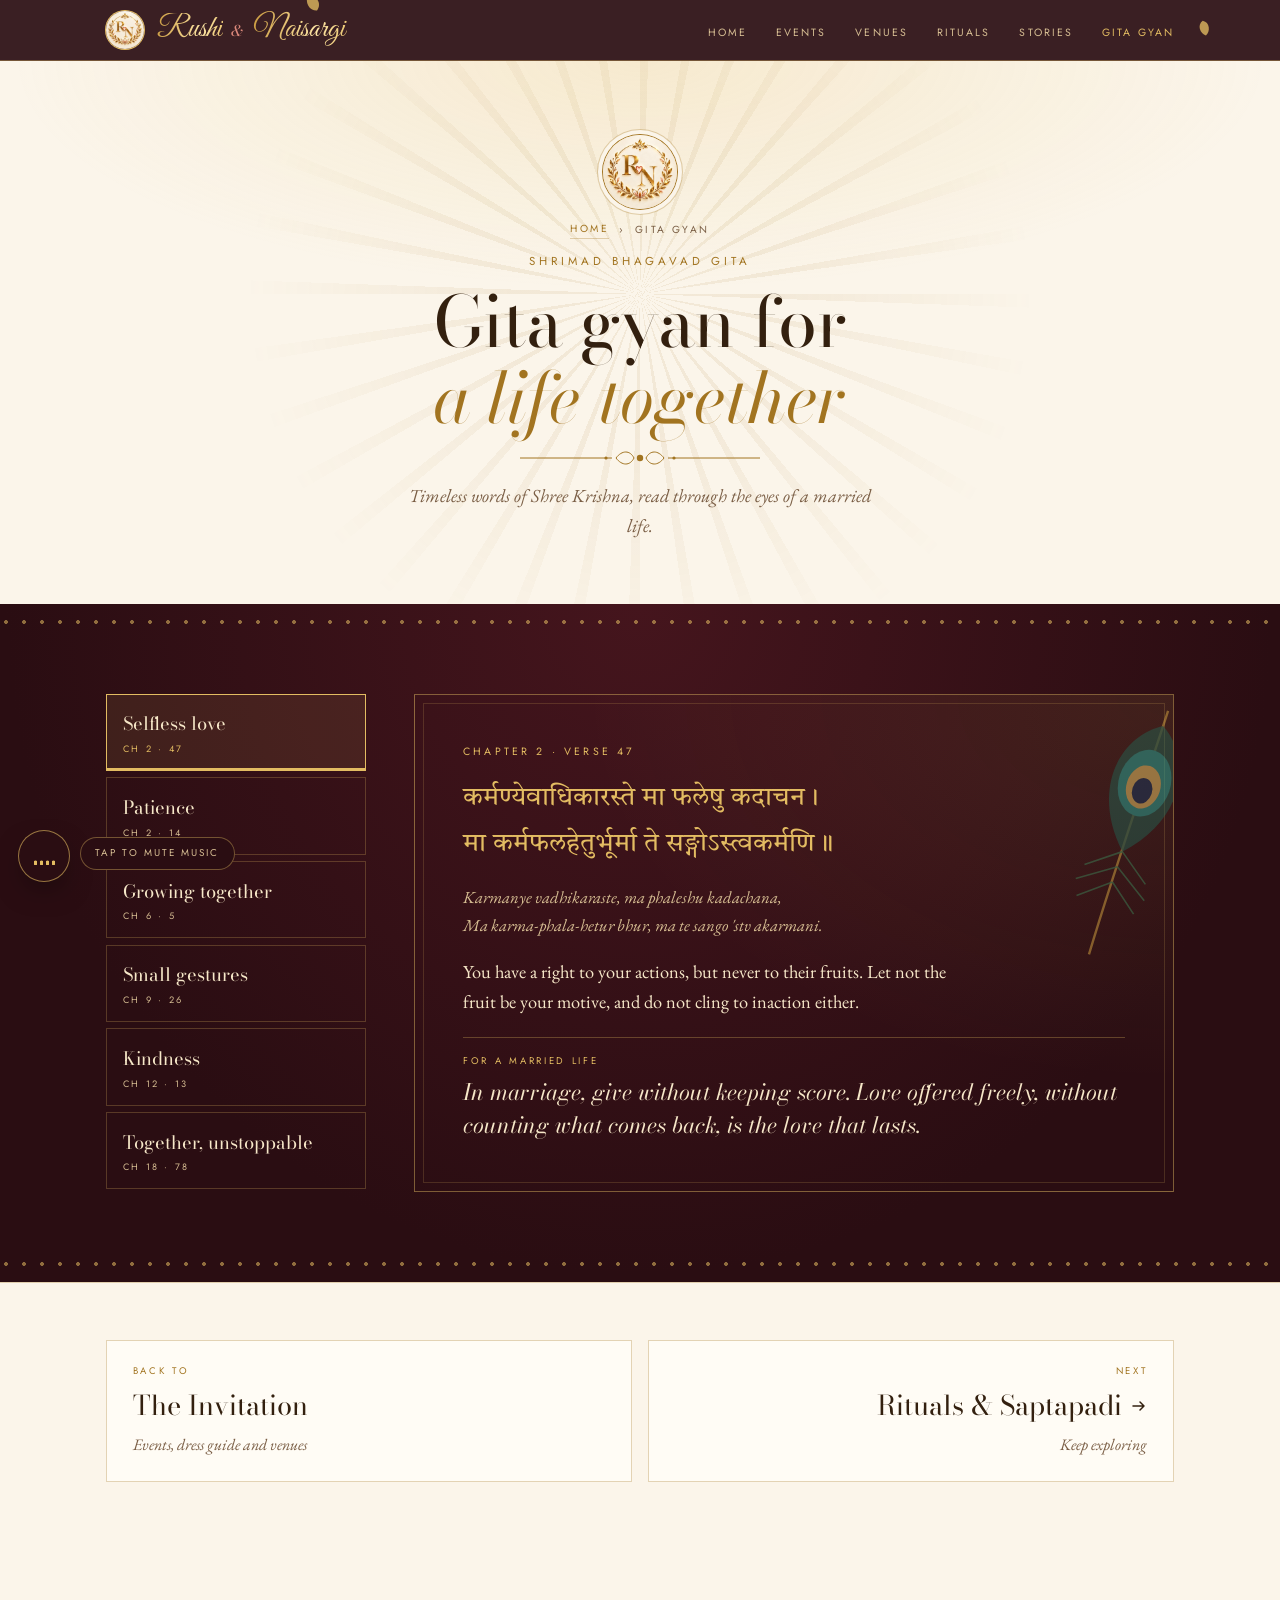
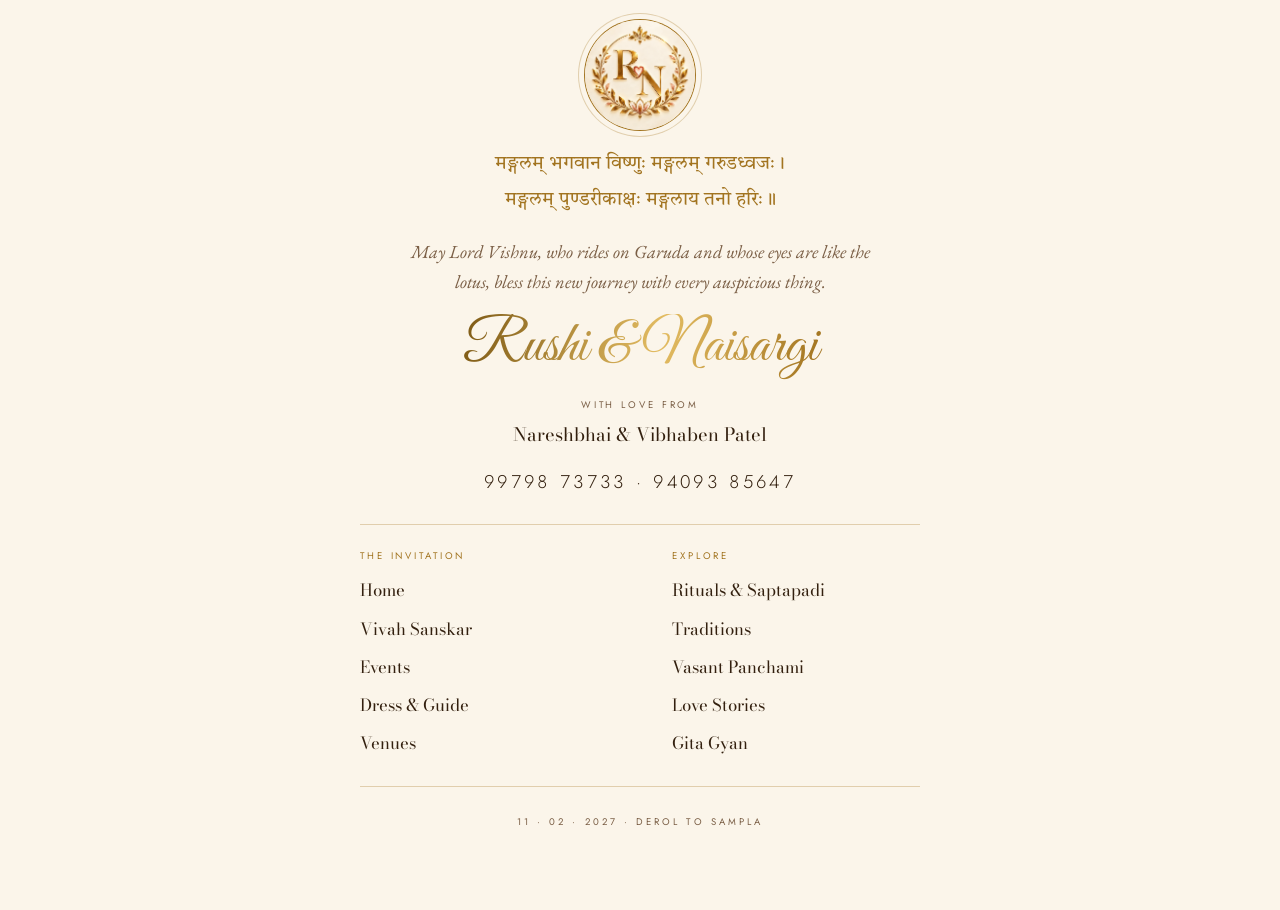
==== commit 78cd8b2d: "Add files via upload" ====
--- a/gita.html
+++ b/gita.html
@@ -114,7 +114,7 @@
       <div><p class="qh">Explore</p><a href="rituals.html">Rituals &amp; Saptapadi</a><a href="rituals.html#traditions">Traditions</a><a href="rituals.html#vasant">Vasant Panchami</a><a href="stories.html">Love Stories</a><a href="gita.html">Gita Gyan</a></div>
     </nav>
     <small>11 · 02 · 2027 · Derol to Sampla</small>
-    <small class="credit">Music: “Romantic Day” by Alex-Productions · chosic.com</small>
+    <!-- <small class="credit">Music: “Romantic Day” by Alex-Productions · chosic.com</small> -->
   </div>
 </footer>
 </main>
